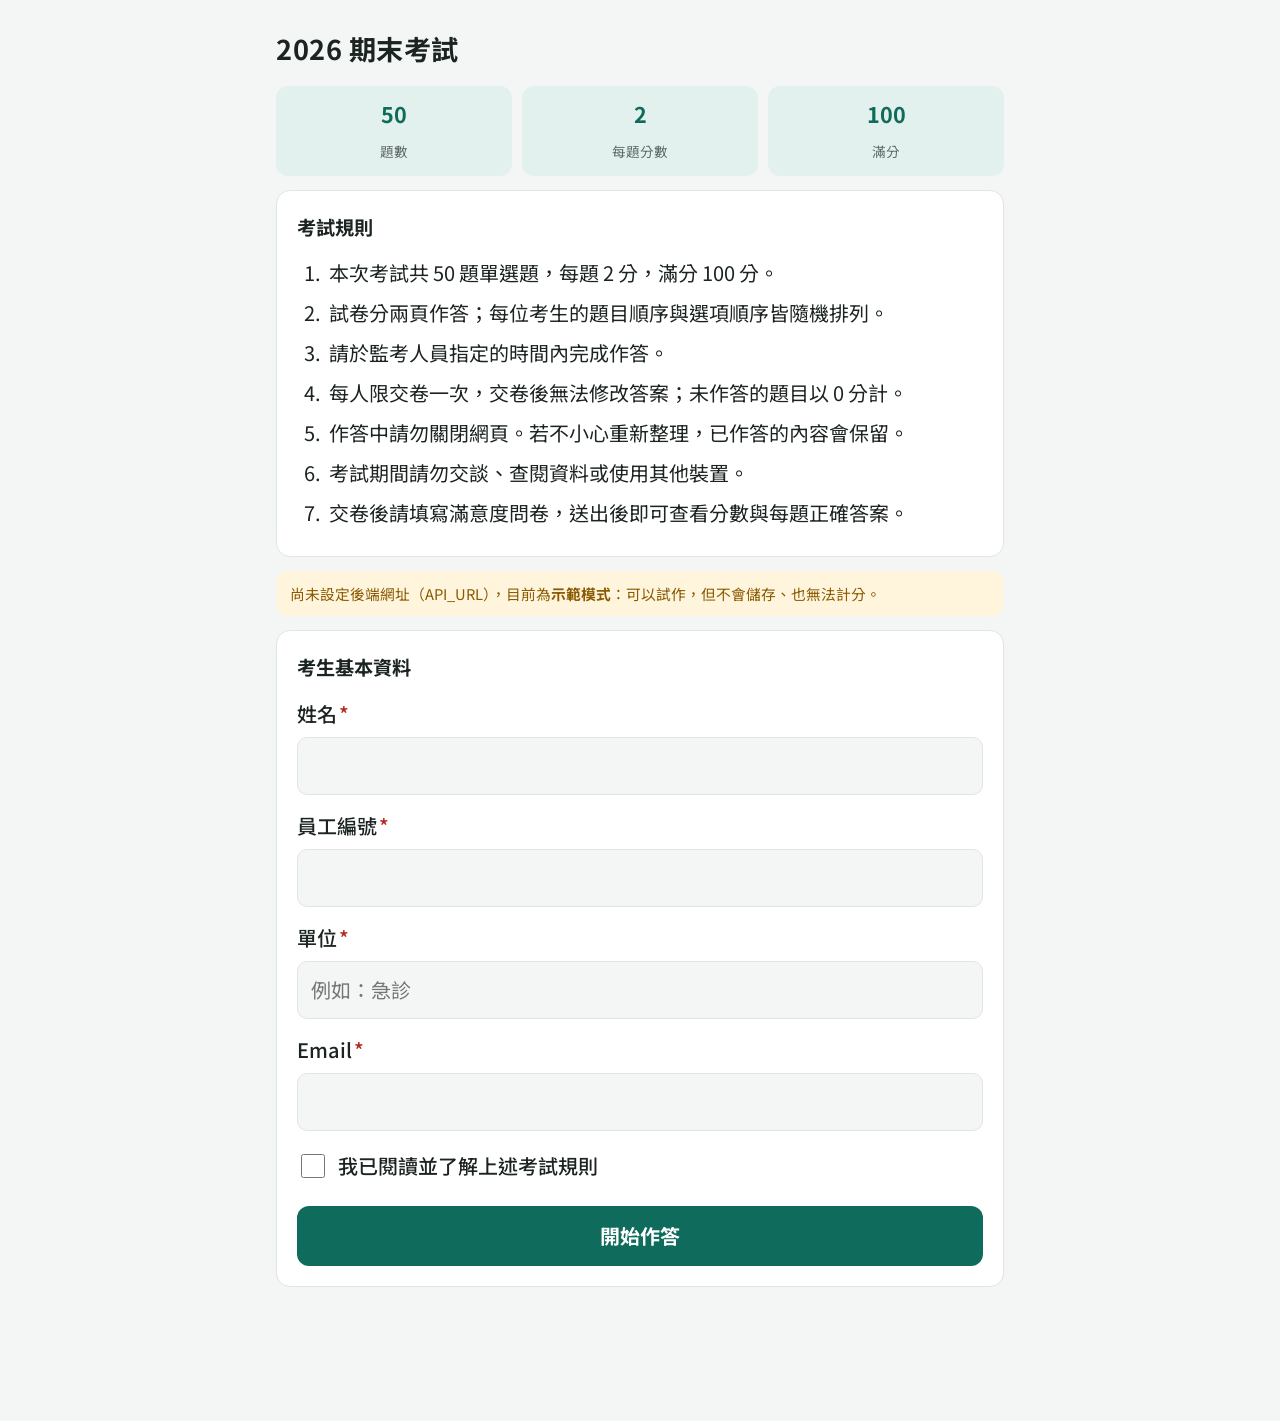
==== index.html @ 3608eabc "Add files via upload" ====
<!doctype html>
<html lang="zh-Hant">
<head>
<meta charset="utf-8">
<meta name="viewport" content="width=device-width,initial-scale=1,viewport-fit=cover">
<title>期末考試</title>
<link rel="preconnect" href="https://fonts.googleapis.com">
<link href="https://fonts.googleapis.com/css2?family=Noto+Sans+TC:wght@400;500;700&display=swap" rel="stylesheet">
<script>
  // ====== 設定：貼上 Apps Script 網頁應用程式網址 ======
  const API_URL = '';
</script>
<script src="exams/list.js"></script>
<style>
:root{
  --bg:#f4f6f5; --card:#ffffff; --ink:#1c2422; --muted:#5f6b68; --line:#dfe5e3;
  --accent:#0f6b5c; --accent-ink:#ffffff; --accent-soft:#e3f1ee;
  --ok:#1f7a3f; --ok-soft:#e5f4ea; --bad:#b3261e; --bad-soft:#fbe9e7; --warn:#8a5a00; --warn-soft:#fff4dc;
  --radius:14px;
}
@media (prefers-color-scheme: dark){
  :root{ --bg:#121716; --card:#1b2220; --ink:#e7eeec; --muted:#9aa8a4; --line:#2c3633;
    --accent:#4fbfa8; --accent-ink:#0b1513; --accent-soft:#1d3531;
    --ok:#6fcf8f; --ok-soft:#183324; --bad:#f08a80; --bad-soft:#3a1d1a; --warn:#f0c060; --warn-soft:#33290f; }
}
*{box-sizing:border-box}
html,body{margin:0}
body{background:var(--bg);color:var(--ink);font-family:"Noto Sans TC",system-ui,-apple-system,"PingFang TC","Microsoft JhengHei",sans-serif;font-size:20px;line-height:1.7;-webkit-text-size-adjust:100%}
.wrap{max-width:760px;margin:0 auto;padding:20px 16px 120px}
h1{font-size:1.7rem;margin:.2em 0 .1em;letter-spacing:.02em}
h2{font-size:1.2rem;margin:0 0 .6em}
.muted{color:var(--muted)}
.card{background:var(--card);border:1px solid var(--line);border-radius:var(--radius);padding:20px;margin:14px 0}
.hide{display:none!important}
label.f{display:block;font-weight:500;margin:14px 0 6px}
label.f .req{color:var(--bad);margin-left:2px}
input[type=text],input[type=email],textarea{width:100%;font:inherit;color:var(--ink);background:var(--bg);border:1px solid var(--line);border-radius:10px;padding:11px 13px;outline:none}
input:focus,textarea:focus{border-color:var(--accent);box-shadow:0 0 0 3px var(--accent-soft)}
textarea{min-height:110px;resize:vertical}
.err{color:var(--bad);font-size:.9rem;min-height:1.3em;margin-top:4px}
.btn{appearance:none;border:0;border-radius:12px;padding:13px 22px;font:inherit;font-weight:700;cursor:pointer;background:var(--accent);color:var(--accent-ink)}
.btn:disabled{opacity:.45;cursor:not-allowed}
.btn.ghost{background:transparent;color:var(--accent);border:1px solid var(--line);font-weight:500}
.btn.block{width:100%}
.row{display:flex;gap:10px;align-items:center;flex-wrap:wrap}
.spacer{flex:1}
.facts{display:grid;grid-template-columns:repeat(3,1fr);gap:10px;margin:14px 0 4px}
.fact{background:var(--accent-soft);border-radius:12px;padding:10px;text-align:center}
.fact b{display:block;font-size:1.35rem;color:var(--accent)}
.fact span{font-size:.85rem;color:var(--muted)}
.rules ol{margin:0;padding-left:1.4em}
.rules li{margin:6px 0;padding-left:4px}
.filelink{display:flex;gap:10px;align-items:center;padding:10px 12px;border:1px solid var(--line);border-radius:10px;margin:6px 0;color:var(--accent);text-decoration:none;font-weight:500}
.filelink:hover{background:var(--accent-soft)}
.agree{display:flex;gap:10px;align-items:center;margin:18px 0 4px;font-weight:500;cursor:pointer}
.agree input{width:24px;height:24px;accent-color:var(--accent)}
.banner{background:var(--warn-soft);color:var(--warn);border-radius:12px;padding:10px 14px;font-size:.92rem;margin:10px 0}

/* exam */
.topbar{position:sticky;top:0;z-index:5;background:var(--bg);padding:10px 0 8px;border-bottom:1px solid var(--line)}
.prog{height:6px;background:var(--line);border-radius:6px;overflow:hidden;margin-top:8px}
.prog i{display:block;height:100%;background:var(--accent);width:0;transition:width .25s}
.qnum{font-size:.95rem;color:var(--accent);font-weight:700}
.qtext{font-size:1.15rem;font-weight:500;margin:6px 0 14px;line-height:1.6}
.qimg{display:block;max-width:100%;border-radius:10px;border:1px solid var(--line);margin:4px 0 14px;cursor:zoom-in;background:#fff}
.opt{display:flex;gap:12px;align-items:flex-start;width:100%;text-align:left;font:inherit;color:var(--ink);background:var(--card);border:1.5px solid var(--line);border-radius:12px;padding:14px 16px;margin:10px 0;cursor:pointer;line-height:1.55}
.opt .lt{flex:none;width:34px;height:34px;border-radius:50%;display:grid;place-items:center;font-weight:700;background:var(--bg);border:1px solid var(--line)}
.opt.sel{border-color:var(--accent);background:var(--accent-soft)}
.opt.sel .lt{background:var(--accent);color:var(--accent-ink);border-color:var(--accent)}
.nav{position:fixed;left:0;right:0;bottom:0;background:var(--card);border-top:1px solid var(--line);padding:10px 16px calc(10px + env(safe-area-inset-bottom));z-index:6}
.nav .in{max-width:760px;margin:0 auto;display:flex;gap:10px}
.nav .btn{flex:1}
.grid{display:grid;grid-template-columns:repeat(auto-fill,minmax(44px,1fr));gap:8px;margin-top:10px}
.grid button{font:inherit;font-size:.95rem;height:42px;border-radius:10px;border:1px solid var(--line);background:var(--card);color:var(--ink);cursor:pointer}
.grid button.done{background:var(--accent-soft);border-color:var(--accent);color:var(--accent);font-weight:700}
.grid button.cur{outline:2px solid var(--accent);outline-offset:1px}

/* survey */
.sq{margin:18px 0 6px;font-weight:500}
.likert{display:grid;grid-template-columns:repeat(5,1fr);gap:6px}
.likert button{font:inherit;font-size:.9rem;line-height:1.3;padding:10px 4px;border-radius:10px;border:1.5px solid var(--line);background:var(--card);color:var(--ink);cursor:pointer}
.likert button b{display:block;font-size:1.35rem}
.likert button.sel{border-color:var(--accent);background:var(--accent);color:var(--accent-ink)}

/* result */
.score{display:flex;align-items:baseline;gap:8px;justify-content:center;margin:6px 0}
.score b{font-size:3.6rem;line-height:1;color:var(--accent)}
.score span{font-size:1.3rem;color:var(--muted)}
.tabs{display:flex;gap:8px;margin:12px 0}
.tabs button{font:inherit;padding:7px 14px;border-radius:999px;border:1px solid var(--line);background:var(--card);color:var(--ink);cursor:pointer}
.tabs button.on{background:var(--ink);color:var(--card);border-color:var(--ink)}
.rq{border-left:4px solid var(--ok)}
.rq.wrong{border-left-color:var(--bad)}
.ro{display:flex;gap:10px;padding:10px 12px;line-height:1.55;border-radius:10px;margin:5px 0;border:1px solid transparent}
.ro .lt{flex:none;font-weight:700;width:22px}
.ro.right{background:var(--ok-soft);border-color:var(--ok)}
.ro.picked-wrong{background:var(--bad-soft);border-color:var(--bad)}
.tag{display:inline-block;font-size:.8rem;font-weight:700;border-radius:6px;padding:1px 7px;margin-left:6px;vertical-align:1px}
.tag.ok{background:var(--ok);color:#fff}.tag.bad{background:var(--bad);color:#fff}.tag.mine{background:var(--ink);color:var(--card)}

/* modal */
.modal{position:fixed;inset:0;background:rgba(0,0,0,.45);display:grid;place-items:center;padding:16px;z-index:20}
.modal .box{background:var(--card);border-radius:16px;padding:22px;max-width:440px;width:100%}
.zoom{position:fixed;inset:0;background:rgba(0,0,0,.85);z-index:30;display:grid;place-items:center;padding:10px;cursor:zoom-out}
.zoom img{max-width:100%;max-height:100%;background:#fff}
.spin{display:inline-block;width:18px;height:18px;border:2.5px solid currentColor;border-right-color:transparent;border-radius:50%;animation:sp .8s linear infinite;vertical-align:-3px;margin-right:8px}
@keyframes sp{to{transform:rotate(360deg)}}
@media (max-width:440px){ body{font-size:19px} .likert button{font-size:.7rem;padding:8px 2px} .facts{gap:6px} }
.btn.big{padding:16px 22px;font-size:1.05rem;margin:6px 0 10px}
</style>
</head>
<body>
<div class="wrap">

<!-- 1. 基本資料 -->
<section id="s-info" class="hide">
  <h1 id="examTitle">期末考試</h1>
  <div class="facts">
    <div class="fact"><b id="fTotal">–</b><span>題數</span></div>
    <div class="fact"><b id="fPer">–</b><span>每題分數</span></div>
    <div class="fact"><b id="fMax">–</b><span>滿分</span></div>
  </div>
  <div class="card rules" id="rulesCard">
    <h2>考試規則</h2>
    <ol id="rulesList"></ol>
    <div id="filesBox" class="hide"><div class="muted" style="font-size:.9rem;margin:10px 0 4px">考試資料（點選開啟）</div><div id="filesList"></div></div>
  </div>
  <div id="demoBanner" class="banner hide">尚未設定後端網址（API_URL），目前為<b>示範模式</b>：可以試作，但不會儲存、也無法計分。</div>
  <div id="resumeBox" class="card hide" style="border-color:var(--accent)">
    <b>這台裝置上有一份未完成的考卷</b>
    <div class="muted" id="resumeWho"></div>
    <div class="row" style="margin-top:12px"><button class="btn" id="btnResume">繼續作答</button><button class="btn ghost" id="btnDiscard">不是我，重新開始</button></div>
  </div>
  <form class="card" id="infoForm" novalidate>
    <h2>考生基本資料</h2>
    <label class="f" for="iName">姓名<span class="req">*</span></label>
    <input type="text" id="iName" autocomplete="name">
    <label class="f" for="iEmp">員工編號<span class="req">*</span></label>
    <input type="text" id="iEmp" inputmode="text" autocomplete="off">
    <label class="f" for="iUnit">單位<span class="req">*</span></label>
    <input type="text" id="iUnit" placeholder="例如：急診">
    <label class="f" for="iEmail">Email<span class="req">*</span></label>
    <input type="email" id="iEmail" autocomplete="email" inputmode="email">
    <label class="agree"><input type="checkbox" id="iAgree"> 我已閱讀並了解上述考試規則</label>
    <div class="err" id="infoErr"></div>
    <button class="btn block" id="btnStart" type="submit">開始作答</button>
  </form>
</section>

<!-- 2. 作答 -->
<section id="s-exam" class="hide">
  <div class="topbar">
    <div class="row"><span class="qnum" id="who"></span><span class="spacer"></span><button class="btn ghost" id="btnGrid" style="padding:6px 12px">題目總覽</button></div>
    <div class="row" style="font-size:.95rem"><b id="pageLbl"></b><span class="spacer"></span><span class="muted">已作答 <b id="doneN">0</b> / <span id="allN"></span></span></div>
    <div class="prog"><i id="progBar"></i></div>
  </div>
  <div id="gridBox" class="card hide">
    <div class="row"><b>題目總覽</b><span class="spacer"></span><span class="muted" style="font-size:.85rem">綠色＝已作答，框線＝本頁</span></div>
    <div class="grid" id="grid"></div>
    <button class="btn block" style="margin-top:14px" id="btnSubmit2">交卷</button>
  </div>
  <div id="qCard"></div>
</section>

<!-- 3. 滿意度 -->
<section id="s-survey" class="hide">
  <h1>考卷已送出 ✓</h1>
  <p class="muted">最後一步：請填寫本次考試滿意度，送出後即可查看分數與答案。</p>
  <div class="card" id="surveyCard"></div>
</section>

<!-- 4. 成績 -->
<section id="s-result" class="hide">
  <div class="card" style="text-align:center">
    <div class="muted" id="rWho"></div>
    <div class="score"><b id="rScore">–</b><span id="rMax"></span></div>
    <div id="rLine"></div>
  </div>
  <div class="tabs"><button class="on" data-f="all">全部題目</button><button data-f="wrong">只看答錯</button></div>
  <div id="rList"></div>
  <div class="card">
    <p style="margin-top:0">若在共用電腦作答，看完後請按下方按鈕清除，讓下一位使用。</p>
    <button class="btn block" id="btnFinish">完成，清除本機作答紀錄</button>
  </div>
</section>

</div>

<div class="nav hide" id="nav"><div class="in">
  <button class="btn ghost" id="btnPrev">‹ 上一頁</button>
  <button class="btn" id="btnNext">下一頁 ›</button>
</div></div>

<div class="modal hide" id="modal"><div class="box" id="modalBox"></div></div>

<script>
const EXAM_ID = new URLSearchParams(location.search).get('exam') || window.ACTIVE_EXAM;
let E = null, QMAP = {}, LS = '';
const $ = id => document.getElementById(id);
const LETTERS = 'ABCDEFGH';
const SURVEY = [['s1','電子考試'],['s2','場地'],['s3','時間安排'],['s4','整體滿意度']];
const LIKERT = [[5,'非常滿意'],[4,'滿意'],[3,'普通'],[2,'不滿意'],[1,'非常不滿意']];
let S = null;

function load(){ try{ return JSON.parse(localStorage.getItem(LS)); }catch(e){ return null; } }
function save(){ try{ localStorage.setItem(LS, JSON.stringify(S)); }catch(e){} }
function clearState(){ try{ localStorage.removeItem(LS); }catch(e){} S = null; }
function esc(s){ return String(s).replace(/[&<>"']/g, c => ({'&':'&amp;','<':'&lt;','>':'&gt;','"':'&quot;',"'":'&#39;'}[c])); }

function shuffle(a){
  a = a.slice(); const r = new Uint32Array(a.length); crypto.getRandomValues(r);
  for(let i=a.length-1;i>0;i--){ const j = r[i] % (i+1); [a[i],a[j]]=[a[j],a[i]]; }
  return a;
}
// 「以上皆是 / 以上皆非」這類選項固定放最後
const PIN = /^(以上皆是|以上皆非|以上皆正確|以上皆錯誤)/;
function shuffleOpts(q){
  const ids = q.opts.map((_,i)=>LETTERS[i]);
  const pinned = ids.filter((_,i)=>PIN.test(q.opts[i]));
  const free = ids.filter((_,i)=>!PIN.test(q.opts[i]));
  return shuffle(free).concat(pinned);
}

async function api(payload){
  const res = await fetch(API_URL, { method:'POST', headers:{'Content-Type':'text/plain;charset=utf-8'}, body: JSON.stringify({exam: EXAM_ID, ...payload}) });
  const j = await res.json();
  if(!j.ok) throw new Error(j.error || '伺服器錯誤');
  return j;
}

function show(id){
  ['s-info','s-exam','s-survey','s-result'].forEach(s => $(s).classList.toggle('hide', s!==id));
  $('nav').classList.toggle('hide', id!=='s-exam');
  window.scrollTo(0,0);
}

function modal(html){ $('modalBox').innerHTML = html; $('modal').classList.remove('hide'); }
function closeModal(){ $('modal').classList.add('hide'); }

/* ---------- 1. 基本資料 ---------- */
function fillVars(t){
  const n = E.questions.length;
  return t.replace(/\{題數\}/g, n).replace(/\{每題分數\}/g, E.pointsPer).replace(/\{滿分\}/g, n*E.pointsPer);
}
function renderRules(lines, files){
  const items = lines.map(x => x.trim().replace(/^(\d+[\.、．)]|[-•‧・])\s*/, '')).filter(Boolean);
  $('rulesList').innerHTML = items.map(x => `<li>${esc(fillVars(x))}</li>`).join('');
  $('rulesCard').classList.toggle('hide', !items.length && !files.length);
  $('filesBox').classList.toggle('hide', !files.length);
  $('filesList').innerHTML = files.map(f => `<a class="filelink" href="${esc(f.url)}" target="_blank" rel="noopener">📄 ${esc(f.name)}</a>`).join('');
}
function initInfo(){
  $('examTitle').textContent = E.title;
  document.title = E.title;
  $('fTotal').textContent = E.questions.length;
  $('fPer').textContent = E.pointsPer;
  $('fMax').textContent = E.questions.length * E.pointsPer;
  $('demoBanner').classList.toggle('hide', !!API_URL);
  renderRules(E.rules || [], []);
  if(API_URL) api({action:'info'}).then(r => { const i = r.info || {}; renderRules(i.rules ? i.rules.split('\n') : (E.rules||[]), i.files || []); }).catch(()=>{});
  const old = load();
  if(old && old.info){
    $('resumeBox').classList.remove('hide');
    const st = {exam:'作答中', survey:'已交卷，尚未填問卷', result:'已完成'}[old.stage] || '';
    $('resumeWho').textContent = `${old.info.name}（${old.info.empId}）— ${st}`;
  }
  show('s-info');
}
$('btnResume').onclick = () => { S = load(); route(); };
$('btnDiscard').onclick = () => {
  const old = load();
  if(old && old.stage === 'exam'){
    modal(`<h2>確定放棄？</h2><p>${esc(old.info.name)} 尚未交卷的作答內容會被刪除。</p><div class="row"><button class="btn" id="mY">確定刪除</button><button class="btn ghost" id="mN">取消</button></div>`);
    $('mN').onclick = closeModal;
    $('mY').onclick = () => { clearState(); closeModal(); $('resumeBox').classList.add('hide'); };
  } else { clearState(); $('resumeBox').classList.add('hide'); }
};

$('infoForm').onsubmit = async (ev) => {
  ev.preventDefault();
  const info = { name:$('iName').value.trim(), empId:$('iEmp').value.trim().toUpperCase(), unit:$('iUnit').value.trim(), email:$('iEmail').value.trim() };
  const err = !$('iAgree').checked ? '請先閱讀考試規則並勾選「我已閱讀」' : !info.name ? '請填寫姓名' : !info.empId ? '請填寫員工編號' : !info.unit ? '請填寫單位'
            : !/^[^\s@]+@[^\s@]+\.[^\s@]+$/.test(info.email) ? 'Email 格式不正確' : '';
  $('infoErr').textContent = err;
  if(err) return;
  const btn = $('btnStart'); btn.disabled = true; btn.innerHTML = '<span class="spin"></span>確認中…';
  try{
    if(API_URL){
      const r = await api({action:'check', empId: info.empId});
      if(!r.open){ $('infoErr').textContent = '本次考試目前未開放，請洽承辦人。'; return; }
      if(r.taken){ $('infoErr').textContent = '此員工編號已經交過卷。如需重考，請洽承辦人。'; return; }
    }
    const order = shuffle(E.questions.map(q=>q.id));
    const optOrder = {}; order.forEach(id => optOrder[id] = shuffleOpts(QMAP[id]));
    S = { stage:'exam', info, order, optOrder, answers:{}, page:0, startedAt: Date.now(),
          attemptId: info.empId + '-' + Date.now().toString(36) + '-' + Math.random().toString(36).slice(2,7) };
    save(); route();
  }catch(e){ $('infoErr').textContent = '連線失敗：' + e.message + '，請稍後再試。'; }
  finally{ btn.disabled = false; btn.textContent = '開始作答'; }
};

/* ---------- 2. 作答 ---------- */
const PAGES = 2;
function pageRange(p){ const per = Math.ceil(S.order.length / PAGES); return [p*per, Math.min(S.order.length, (p+1)*per)]; }
function qHtml(i){
  const id = S.order[i], q = QMAP[id], ord = S.optOrder[id], mine = S.answers[id];
  return `<div class="card qc" id="qc${i}" data-id="${id}">
    <div class="qnum">第 ${i+1} 題</div>
    <div class="qtext">${esc(q.q)}</div>
    ${q.img ? `<img class="qimg" src="${esc(q.img)}" alt="第 ${i+1} 題附圖" data-zoom><div class="muted" style="font-size:.85rem;margin:-8px 0 10px">點圖可放大</div>` : ''}
    ${ord.map((oid,j)=>`<button class="opt ${mine===oid?'sel':''}" data-o="${oid}"><span class="lt">${LETTERS[j]}</span><span>${esc(q.opts[LETTERS.indexOf(oid)])}</span></button>`).join('')}
  </div>`;
}
function renderQ(){
  if(S.page == null) S.page = 0;
  const [a,b] = pageRange(S.page);
  let html = '';
  for(let i=a;i<b;i++) html += qHtml(i);
  html += S.page < PAGES-1
    ? `<button class="btn block big" id="btnPageNext">下一頁（第 ${pageRange(S.page+1)[0]+1}–${pageRange(S.page+1)[1]} 題）›</button>`
    : `<div class="row" style="gap:10px"><button class="btn ghost big" id="btnPagePrev" style="flex:1">‹ 上一頁</button><button class="btn big" id="btnPageSubmit" style="flex:2">交卷</button></div>`;
  $('qCard').innerHTML = html;
  $('qCard').querySelectorAll('.qc').forEach(card => {
    const id = +card.dataset.id;
    card.querySelectorAll('.opt').forEach(btn => btn.onclick = () => {
      S.answers[id] = btn.dataset.o; save();
      card.querySelectorAll('.opt').forEach(x => x.classList.toggle('sel', x===btn));
      updateProg();
    });
  });
  $('qCard').querySelectorAll('[data-zoom]').forEach(z => z.onclick = () => zoom(z.src));
  const nx = $('btnPageNext'); if(nx) nx.onclick = () => goPage(S.page+1);
  const pv = $('btnPagePrev'); if(pv) pv.onclick = () => goPage(S.page-1);
  const sb = $('btnPageSubmit'); if(sb) sb.onclick = confirmSubmit;
  $('pageLbl').textContent = `第 ${S.page+1} 頁 / 共 ${PAGES} 頁（第 ${a+1}–${b} 題）`;
  $('btnPrev').disabled = S.page === 0;
  $('btnNext').textContent = S.page === PAGES-1 ? '交卷' : '下一頁 ›';
  updateProg();
}
function goPage(p, scrollTo){
  S.page = p; save(); renderQ();
  if(scrollTo != null){ const el = $('qc'+scrollTo); if(el){ const y = el.getBoundingClientRect().top + window.scrollY - 150; window.scrollTo(0, y); return; } }
  window.scrollTo(0,0);
}
function updateProg(){
  const n = Object.keys(S.answers).length, t = S.order.length;
  $('doneN').textContent = n; $('allN').textContent = t;
  $('progBar').style.width = (n/t*100)+'%';
  const [a,b] = pageRange(S.page||0);
  $('grid').innerHTML = S.order.map((id,i)=>`<button class="${S.answers[id]?'done':''} ${i>=a&&i<b?'cur':''}" data-i="${i}">${i+1}</button>`).join('');
  $('grid').querySelectorAll('button').forEach(btn => btn.onclick = () => {
    const i = +btn.dataset.i; $('gridBox').classList.add('hide');
    goPage(Math.floor(i / Math.ceil(S.order.length / PAGES)), i);
  });
}
function zoom(src){ const d = document.createElement('div'); d.className='zoom'; d.innerHTML = `<img src="${src}" alt="">`; d.onclick = () => d.remove(); document.body.appendChild(d); }
$('btnPrev').onclick = () => { if(S.page>0) goPage(S.page-1); };
$('btnNext').onclick = () => { if(S.page < PAGES-1) goPage(S.page+1); else confirmSubmit(); };
$('btnGrid').onclick = () => $('gridBox').classList.toggle('hide');
$('btnSubmit2').onclick = confirmSubmit;

function confirmSubmit(){
  const miss = S.order.map((id,i)=>S.answers[id]?null:i+1).filter(Boolean);
  modal(`<h2>確定交卷？</h2>
    ${miss.length ? `<p style="color:var(--bad)">還有 <b>${miss.length}</b> 題未作答：第 ${miss.slice(0,15).join('、')}${miss.length>15?'…':''} 題。未作答以 0 分計。</p>` : '<p>50 題全部作答完畢。</p>'.replace('50', S.order.length)}
    <p class="muted" style="font-size:.9rem">交卷後無法修改答案。</p>
    <div class="row"><button class="btn" id="mY">確定交卷</button><button class="btn ghost" id="mN">再檢查一下</button></div>
    <div class="err" id="mErr"></div>`);
  $('mN').onclick = closeModal;
  $('mY').onclick = async () => {
    const b = $('mY'); b.disabled = true; b.innerHTML = '<span class="spin"></span>送出中…';
    try{
      if(API_URL){
        await api({ action:'submit', attemptId:S.attemptId, ...S.info, order:S.order, optOrder:S.optOrder, answers:S.answers,
                    durationSec: Math.round((Date.now()-S.startedAt)/1000) });
      }
      S.stage = 'survey'; S.survey = {}; save(); closeModal(); route();
    }catch(e){ $('mErr').textContent = '送出失敗：' + e.message + '。作答內容仍保留在本機，請再按一次。'; b.disabled = false; b.textContent = '確定交卷'; }
  };
}

/* ---------- 3. 滿意度 ---------- */
function renderSurvey(){
  const sv = S.survey || (S.survey = {});
  $('surveyCard').innerHTML = `<h2>滿意度調查</h2>
    ${SURVEY.map(([k,label],i)=>`<div class="sq">${i+1}. ${label}<span style="color:var(--bad)">*</span></div>
      <div class="likert">${LIKERT.map(([v,t])=>`<button data-k="${k}" data-v="${v}" class="${sv[k]==v?'sel':''}"><b>${v}</b>${t}</button>`).join('')}</div>`).join('')}
    <div class="sq">5. 建議（選填）</div>
    <textarea id="sugg" placeholder="對這次考試或課程的任何建議">${esc(sv.suggestion||'')}</textarea>
    <div class="err" id="sErr"></div>
    <button class="btn block" id="btnSurvey">送出並查看成績</button>`;
  $('surveyCard').querySelectorAll('.likert button').forEach(b => b.onclick = () => { sv[b.dataset.k] = +b.dataset.v; save(); renderSurvey(); });
  $('sugg').oninput = e => { sv.suggestion = e.target.value; save(); };
  $('btnSurvey').onclick = async () => {
    const miss = SURVEY.filter(([k])=>!sv[k]).map(([,l])=>l);
    if(miss.length){ $('sErr').textContent = '請完成：' + miss.join('、'); return; }
    const b = $('btnSurvey'); b.disabled = true; b.innerHTML = '<span class="spin"></span>計分中…';
    try{
      if(API_URL){
        const r = await api({ action:'survey', attemptId:S.attemptId, s1:sv.s1, s2:sv.s2, s3:sv.s3, s4:sv.s4, suggestion: sv.suggestion||'' });
        S.result = r.result; S.key = r.key;
      } else { S.result = null; S.key = null; }
      S.stage = 'result'; save(); route();
    }catch(e){ $('sErr').textContent = '送出失敗：' + e.message + '，請再試一次。'; b.disabled = false; b.textContent = '送出並查看成績'; }
  };
}

/* ---------- 4. 成績與答案 ---------- */
let filter = 'all';
function renderResult(){
  $('rWho').textContent = `${S.info.name}（${S.info.empId}）${S.info.unit}`;
  if(!S.result){
    $('rScore').textContent = '—'; $('rMax').textContent = '';
    $('rLine').innerHTML = '<span class="muted">示範模式未連線後端，無法計分。</span>';
    $('rList').innerHTML = ''; return;
  }
  $('rScore').textContent = S.result.score; $('rMax').textContent = '/ ' + S.result.max + ' 分';
  $('rLine').innerHTML = `答對 <b>${S.result.correct}</b> 題，答錯或未答 <b>${S.result.total - S.result.correct}</b> 題`;
  const items = S.order.map((id,i) => {
    const q = QMAP[id], ord = S.optOrder[id], mine = S.answers[id], key = S.key[id];
    const right = mine && mine === key;
    if(filter==='wrong' && right) return '';
    return `<div class="card rq ${right?'':'wrong'}">
      <div class="qnum">第 ${i+1} 題 ${right?'<span class="tag ok">答對</span>':'<span class="tag bad">'+(mine?'答錯':'未作答')+'</span>'}</div>
      <div class="qtext" style="font-size:1.02rem">${esc(q.q)}</div>
      ${q.img ? `<img class="qimg" src="${esc(q.img)}" alt="" data-zoom style="max-height:260px">` : ''}
      ${ord.map((oid,j)=>{
        const cls = oid===key ? 'right' : (oid===mine ? 'picked-wrong' : '');
        return `<div class="ro ${cls}"><span class="lt">${LETTERS[j]}</span><span>${esc(q.opts[LETTERS.indexOf(oid)])}
          ${oid===key?'<span class="tag ok">正確答案</span>':''}${oid===mine?'<span class="tag mine">你的答案</span>':''}</span></div>`;
      }).join('')}
    </div>`;
  }).join('');
  $('rList').innerHTML = items || '<div class="card" style="text-align:center">全部答對，太厲害了！</div>';
  $('rList').querySelectorAll('[data-zoom]').forEach(z => z.onclick = () => zoom(z.src));
}
document.querySelectorAll('.tabs button').forEach(b => b.onclick = () => {
  filter = b.dataset.f; document.querySelectorAll('.tabs button').forEach(x => x.classList.toggle('on', x===b)); renderResult();
});
$('btnFinish').onclick = () => { clearState(); location.reload(); };

function route(){
  if(!S || !S.info){ initInfo(); return; }
  if(S.stage === 'exam'){ show('s-exam'); $('who').textContent = `${S.info.name}（${S.info.empId}）`; renderQ(); }
  else if(S.stage === 'survey'){ show('s-survey'); renderSurvey(); }
  else if(S.stage === 'result'){ show('s-result'); renderResult(); }
}
window.addEventListener('beforeunload', e => { if(S && S.stage==='exam'){ e.preventDefault(); e.returnValue=''; } });

function boot(){
  const fail = msg => { document.querySelector('.wrap').innerHTML = `<div class="card" style="margin-top:40px;text-align:center"><h2>${msg}</h2><p class="muted">請確認網址，或洽承辦人。</p></div>`; };
  if(!EXAM_ID) return fail('目前沒有開放的考試');
  const sc = document.createElement('script');
  sc.src = 'exams/' + encodeURIComponent(EXAM_ID) + '.js';
  sc.onload = () => {
    E = window.EXAMS && window.EXAMS[EXAM_ID];
    if(!E) return fail('找不到考試「' + EXAM_ID + '」');
    QMAP = Object.fromEntries(E.questions.map(q => [q.id, q]));
    LS = 'exam_state_' + EXAM_ID;
    initInfo();
  };
  sc.onerror = () => fail('找不到考試「' + EXAM_ID + '」');
  document.head.appendChild(sc);
}
boot();
</script>
</body>
</html>
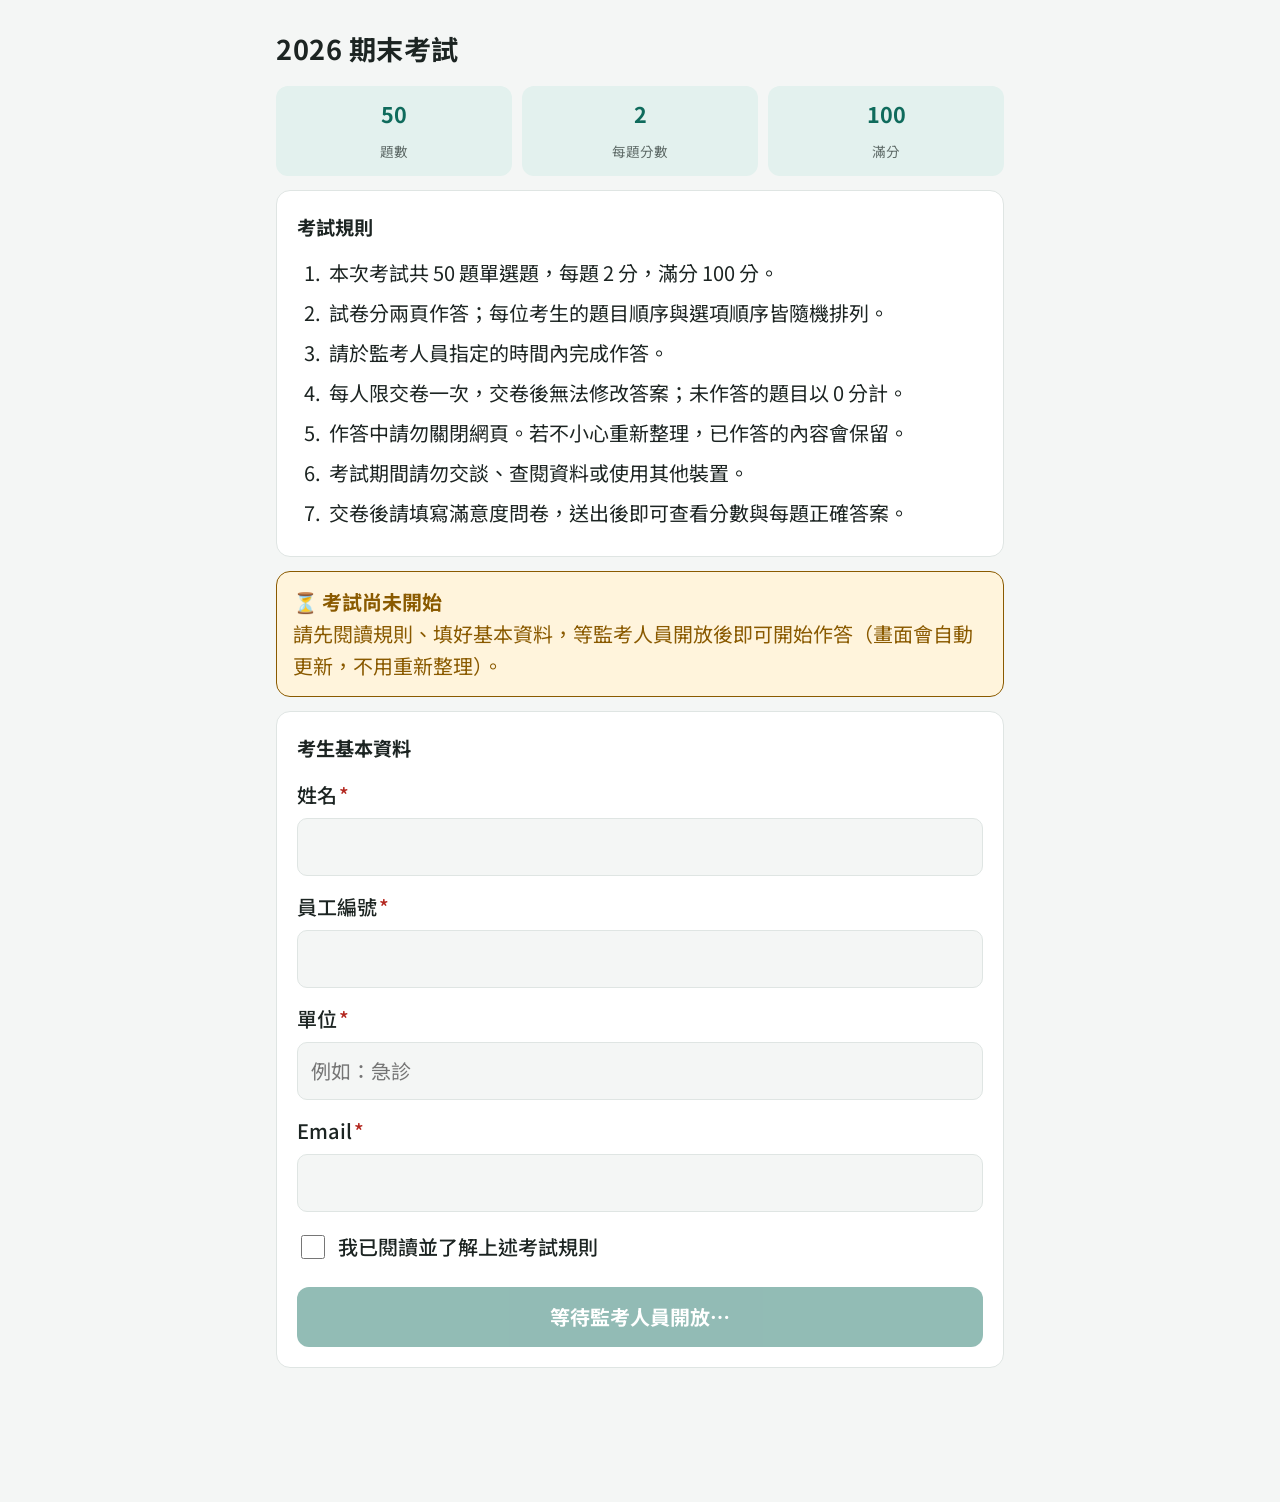
==== commit b8e636b6: "Add files via upload" ====
--- a/index.html
+++ b/index.html
@@ -8,7 +8,7 @@
 <link href="https://fonts.googleapis.com/css2?family=Noto+Sans+TC:wght@400;500;700&display=swap" rel="stylesheet">
 <script>
   // ====== 設定：貼上 Apps Script 網頁應用程式網址 ======
-  const API_URL = '';
+  const API_URL = 'https://script.google.com/macros/s/AKfycby8JVngtfoxC9gadUH5B5y9JrhQfbJan6sezGDako32ZWIMNrY2orgleYOUsozx6IeObw/exec';
 </script>
 <script src="exams/list.js"></script>
 <style>
@@ -54,6 +54,7 @@
 .filelink:hover{background:var(--accent-soft)}
 .agree{display:flex;gap:10px;align-items:center;margin:18px 0 4px;font-weight:500;cursor:pointer}
 .agree input{width:24px;height:24px;accent-color:var(--accent)}
+.wait{background:var(--warn-soft);color:var(--warn);border:1.5px solid var(--warn);border-radius:14px;padding:14px 16px;margin:14px 0;line-height:1.6}
 .banner{background:var(--warn-soft);color:var(--warn);border-radius:12px;padding:10px 14px;font-size:.92rem;margin:10px 0}
 
 /* exam */
@@ -131,6 +132,7 @@
     <div class="muted" id="resumeWho"></div>
     <div class="row" style="margin-top:12px"><button class="btn" id="btnResume">繼續作答</button><button class="btn ghost" id="btnDiscard">不是我，重新開始</button></div>
   </div>
+  <div id="waitBanner" class="wait hide">⏳ <b>考試尚未開始</b><br>請先閱讀規則、填好基本資料，等監考人員開放後即可開始作答（畫面會自動更新，不用重新整理）。</div>
   <form class="card" id="infoForm" novalidate>
     <h2>考生基本資料</h2>
     <label class="f" for="iName">姓名<span class="req">*</span></label>
@@ -237,6 +239,59 @@
 function modal(html){ $('modalBox').innerHTML = html; $('modal').classList.remove('hide'); }
 function closeModal(){ $('modal').classList.add('hide'); }
 
+/* ---------- 開始／結束作答開關 ---------- */
+let pollT = null, examPollT = null, examOpen = !API_URL, autoSubmitting = false;
+const jitter = ms => ms + Math.floor(Math.random()*ms*0.3);
+function applyState(st){
+  examOpen = !!(st && st.open);
+  const unknown = st && st.open === null;
+  $('waitBanner').classList.toggle('hide', examOpen || unknown);
+  const ended = st && !st.open && st.closedAt;
+  $('waitBanner').innerHTML = ended ? '🔒 <b>本次考試已結束</b><br>如有問題請洽承辦人。'
+    : '⏳ <b>考試尚未開始</b><br>請先閱讀規則、填好基本資料，等監考人員開放後即可開始作答（畫面會自動更新，不用重新整理）。';
+  const b = $('btnStart');
+  if(!b.dataset.busy){ b.disabled = !examOpen; b.textContent = examOpen ? '開始作答' : (unknown ? '連線中…' : ended ? '考試已結束' : '等待監考人員開放…'); }
+}
+async function pollInfo(first){
+  clearTimeout(pollT);
+  if($('s-info').classList.contains('hide') && !first) return;
+  try{
+    const r = await api({action:'info'});
+    if(first){ const i = r.info || {}; renderRules(i.rules ? i.rules.split('\n') : (E.rules||[]), i.files || []); }
+    applyState(r.state);
+  }catch(e){ if(first) applyState({open:false}); }
+  if(!$('s-info').classList.contains('hide')) pollT = setTimeout(() => pollInfo(false), jitter(examOpen ? 30000 : 8000));
+}
+function startExamPoll(){
+  clearTimeout(examPollT);
+  if(!API_URL || !S || S.stage !== 'exam') return;
+  examPollT = setTimeout(async () => {
+    try{ const r = await api({action:'info'}); if(r.state && !r.state.open){ autoSubmit(); return; } }catch(e){}
+    startExamPoll();
+  }, jitter(25000));
+}
+async function autoSubmit(){
+  if(autoSubmitting || !S || S.stage !== 'exam') return;
+  autoSubmitting = true;
+  modal(`<h2>⏰ 考試時間結束</h2><p>監考人員已結束作答，系統正在自動幫你交卷…</p><div class="err" id="mErr"></div>`);
+  try{
+    await doSubmit();
+    modal(`<h2>已自動交卷 ✓</h2><p>你的答案已送出。請接著填寫滿意度問卷，送出後即可查看分數。</p><button class="btn block" id="mGo">填寫滿意度問卷</button>`);
+    $('mGo').onclick = () => { closeModal(); route(); };
+  }catch(e){
+    modal(`<h2>自動交卷失敗</h2><p class="err">${esc(e.message)}</p><p>你的答案仍保留在這台裝置上，請立即按下方按鈕重試，或舉手告知監考人員。</p><button class="btn block" id="mRetry">重試交卷</button>`);
+    $('mRetry').onclick = () => { autoSubmitting = false; autoSubmit(); };
+  }
+}
+async function doSubmit(){
+  if(API_URL){
+    await api({ action:'submit', attemptId:S.attemptId, ...S.info, order:S.order, optOrder:S.optOrder, answers:S.answers,
+                durationSec: Math.round((Date.now()-S.startedAt)/1000) });
+  }
+  clearTimeout(examPollT);
+  S.stage = 'survey'; S.survey = S.survey || {}; save();
+}
+
 /* ---------- 1. 基本資料 ---------- */
 function fillVars(t){
   const n = E.questions.length;
@@ -257,7 +312,7 @@
   $('fMax').textContent = E.questions.length * E.pointsPer;
   $('demoBanner').classList.toggle('hide', !!API_URL);
   renderRules(E.rules || [], []);
-  if(API_URL) api({action:'info'}).then(r => { const i = r.info || {}; renderRules(i.rules ? i.rules.split('\n') : (E.rules||[]), i.files || []); }).catch(()=>{});
+  if(API_URL){ applyState({open:null}); pollInfo(true); }
   const old = load();
   if(old && old.info){
     $('resumeBox').classList.remove('hide');
@@ -283,11 +338,11 @@
             : !/^[^\s@]+@[^\s@]+\.[^\s@]+$/.test(info.email) ? 'Email 格式不正確' : '';
   $('infoErr').textContent = err;
   if(err) return;
-  const btn = $('btnStart'); btn.disabled = true; btn.innerHTML = '<span class="spin"></span>確認中…';
+  const btn = $('btnStart'); btn.disabled = true; btn.dataset.busy = 1; btn.innerHTML = '<span class="spin"></span>確認中…';
   try{
     if(API_URL){
       const r = await api({action:'check', empId: info.empId});
-      if(!r.open){ $('infoErr').textContent = '本次考試目前未開放，請洽承辦人。'; return; }
+      if(!r.open){ examOpen = false; $('infoErr').textContent = '考試尚未開始，請等待監考人員開放。'; return; }
       if(r.taken){ $('infoErr').textContent = '此員工編號已經交過卷。如需重考，請洽承辦人。'; return; }
     }
     const order = shuffle(E.questions.map(q=>q.id));
@@ -296,7 +351,7 @@
           attemptId: info.empId + '-' + Date.now().toString(36) + '-' + Math.random().toString(36).slice(2,7) };
     save(); route();
   }catch(e){ $('infoErr').textContent = '連線失敗：' + e.message + '，請稍後再試。'; }
-  finally{ btn.disabled = false; btn.textContent = '開始作答'; }
+  finally{ delete btn.dataset.busy; applyState({open: examOpen}); if(!API_URL){ btn.disabled = false; btn.textContent = '開始作答'; } }
 };
 
 /* ---------- 2. 作答 ---------- */
@@ -370,11 +425,7 @@
   $('mY').onclick = async () => {
     const b = $('mY'); b.disabled = true; b.innerHTML = '<span class="spin"></span>送出中…';
     try{
-      if(API_URL){
-        await api({ action:'submit', attemptId:S.attemptId, ...S.info, order:S.order, optOrder:S.optOrder, answers:S.answers,
-                    durationSec: Math.round((Date.now()-S.startedAt)/1000) });
-      }
-      S.stage = 'survey'; S.survey = {}; save(); closeModal(); route();
+      await doSubmit(); closeModal(); route();
     }catch(e){ $('mErr').textContent = '送出失敗：' + e.message + '。作答內容仍保留在本機，請再按一次。'; b.disabled = false; b.textContent = '確定交卷'; }
   };
 }
@@ -441,7 +492,7 @@
 
 function route(){
   if(!S || !S.info){ initInfo(); return; }
-  if(S.stage === 'exam'){ show('s-exam'); $('who').textContent = `${S.info.name}（${S.info.empId}）`; renderQ(); }
+  if(S.stage === 'exam'){ show('s-exam'); startExamPoll(); $('who').textContent = `${S.info.name}（${S.info.empId}）`; renderQ(); }
   else if(S.stage === 'survey'){ show('s-survey'); renderSurvey(); }
   else if(S.stage === 'result'){ show('s-result'); renderResult(); }
 }
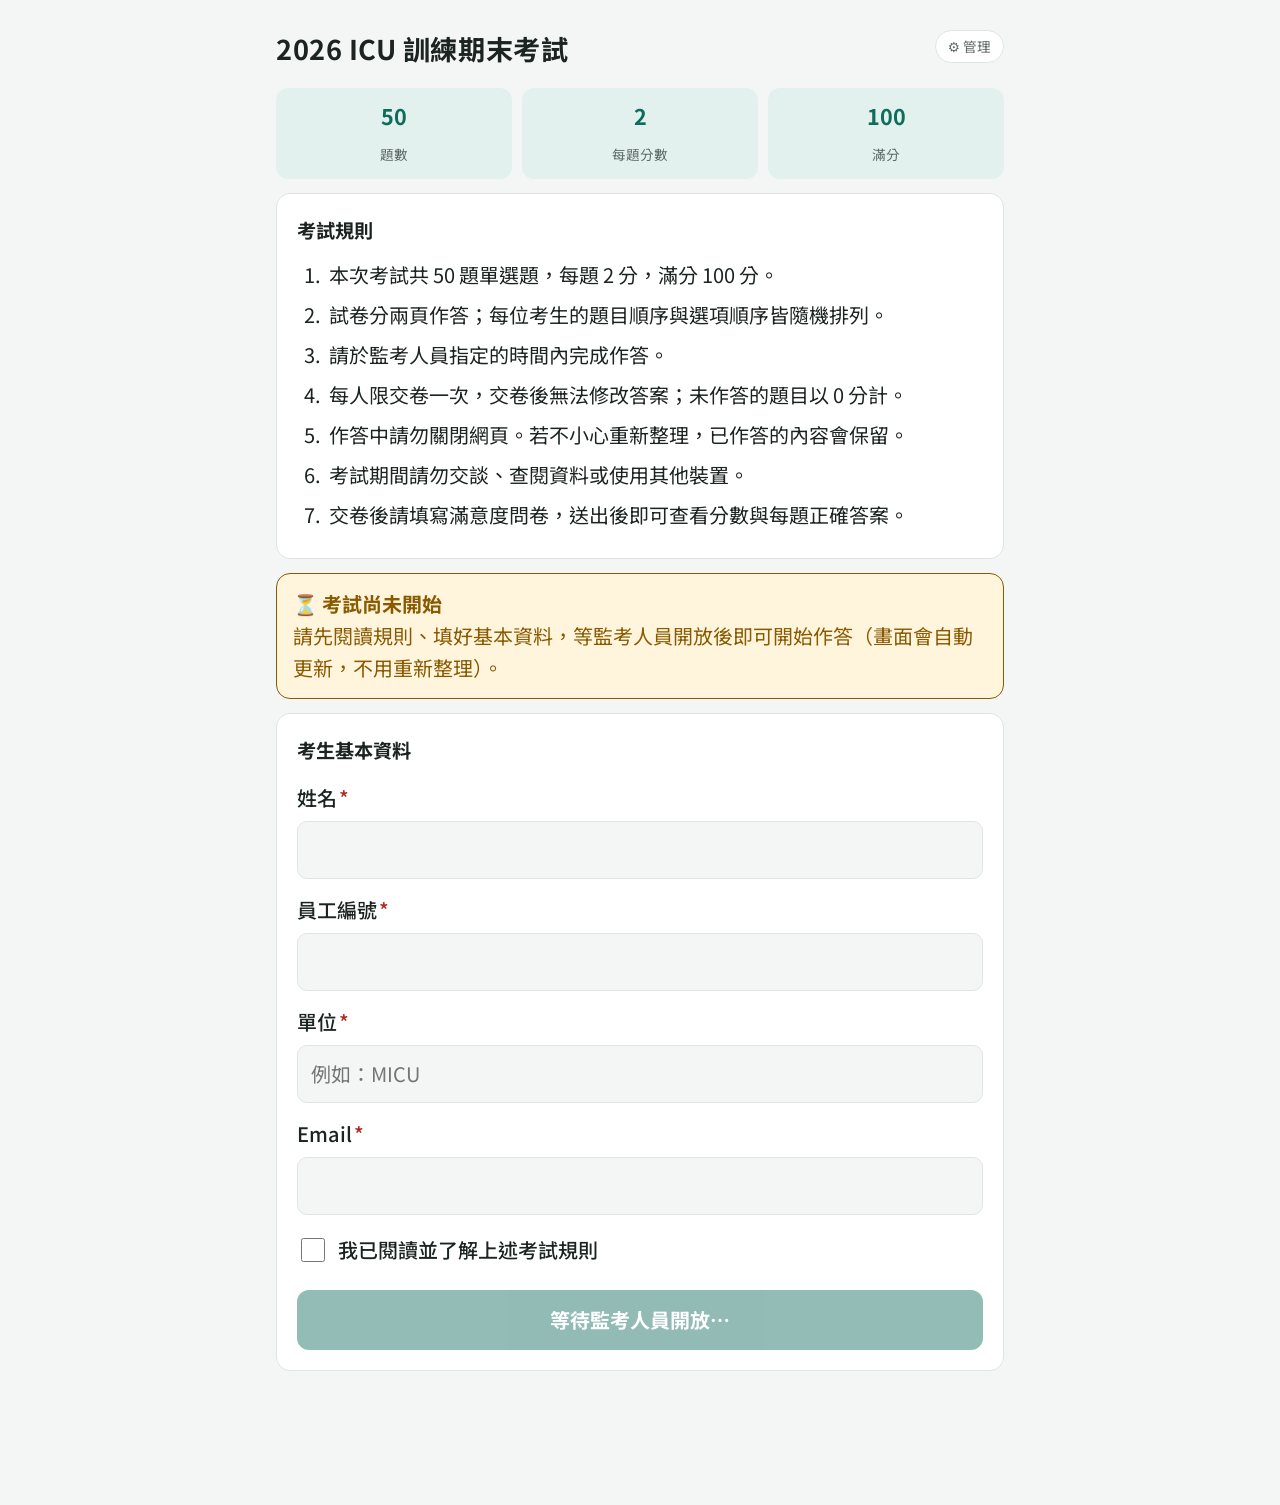
==== commit 1e4c85c2: "Add files via upload" ====
--- a/index.html
+++ b/index.html
@@ -55,6 +55,8 @@
 .agree{display:flex;gap:10px;align-items:center;margin:18px 0 4px;font-weight:500;cursor:pointer}
 .agree input{width:24px;height:24px;accent-color:var(--accent)}
 .wait{background:var(--warn-soft);color:var(--warn);border:1.5px solid var(--warn);border-radius:14px;padding:14px 16px;margin:14px 0;line-height:1.6}
+.adminLink{flex:none;margin-top:10px;font-size:.85rem;color:var(--muted);text-decoration:none;border:1px solid var(--line);border-radius:999px;padding:4px 12px;background:var(--card)}
+.adminLink:hover{color:var(--accent);border-color:var(--accent)}
 .banner{background:var(--warn-soft);color:var(--warn);border-radius:12px;padding:10px 14px;font-size:.92rem;margin:10px 0}
 
 /* exam */
@@ -115,7 +117,7 @@
 
 <!-- 1. 基本資料 -->
 <section id="s-info" class="hide">
-  <h1 id="examTitle">期末考試</h1>
+  <div class="row" style="align-items:flex-start"><h1 id="examTitle" style="flex:1">期末考試</h1><a class="adminLink" href="admin.html" title="管理者：開始／結束作答、成績分析">⚙ 管理</a></div>
   <div class="facts">
     <div class="fact"><b id="fTotal">–</b><span>題數</span></div>
     <div class="fact"><b id="fPer">–</b><span>每題分數</span></div>
@@ -140,7 +142,7 @@
     <label class="f" for="iEmp">員工編號<span class="req">*</span></label>
     <input type="text" id="iEmp" inputmode="text" autocomplete="off">
     <label class="f" for="iUnit">單位<span class="req">*</span></label>
-    <input type="text" id="iUnit" placeholder="例如：急診">
+    <input type="text" id="iUnit" placeholder="例如：MICU">
     <label class="f" for="iEmail">Email<span class="req">*</span></label>
     <input type="email" id="iEmail" autocomplete="email" inputmode="email">
     <label class="agree"><input type="checkbox" id="iAgree"> 我已閱讀並了解上述考試規則</label>
@@ -246,7 +248,7 @@
   examOpen = !!(st && st.open);
   const unknown = st && st.open === null;
   $('waitBanner').classList.toggle('hide', examOpen || unknown);
-  const ended = st && !st.open && st.closedAt;
+  const ended = st && !st.open && st.closedAt && (Date.now() - st.closedAt) < 6*3600*1000;  // 結束 6 小時內顯示「已結束」，之後回到「尚未開始」
   $('waitBanner').innerHTML = ended ? '🔒 <b>本次考試已結束</b><br>如有問題請洽承辦人。'
     : '⏳ <b>考試尚未開始</b><br>請先閱讀規則、填好基本資料，等監考人員開放後即可開始作答（畫面會自動更新，不用重新整理）。';
   const b = $('btnStart');
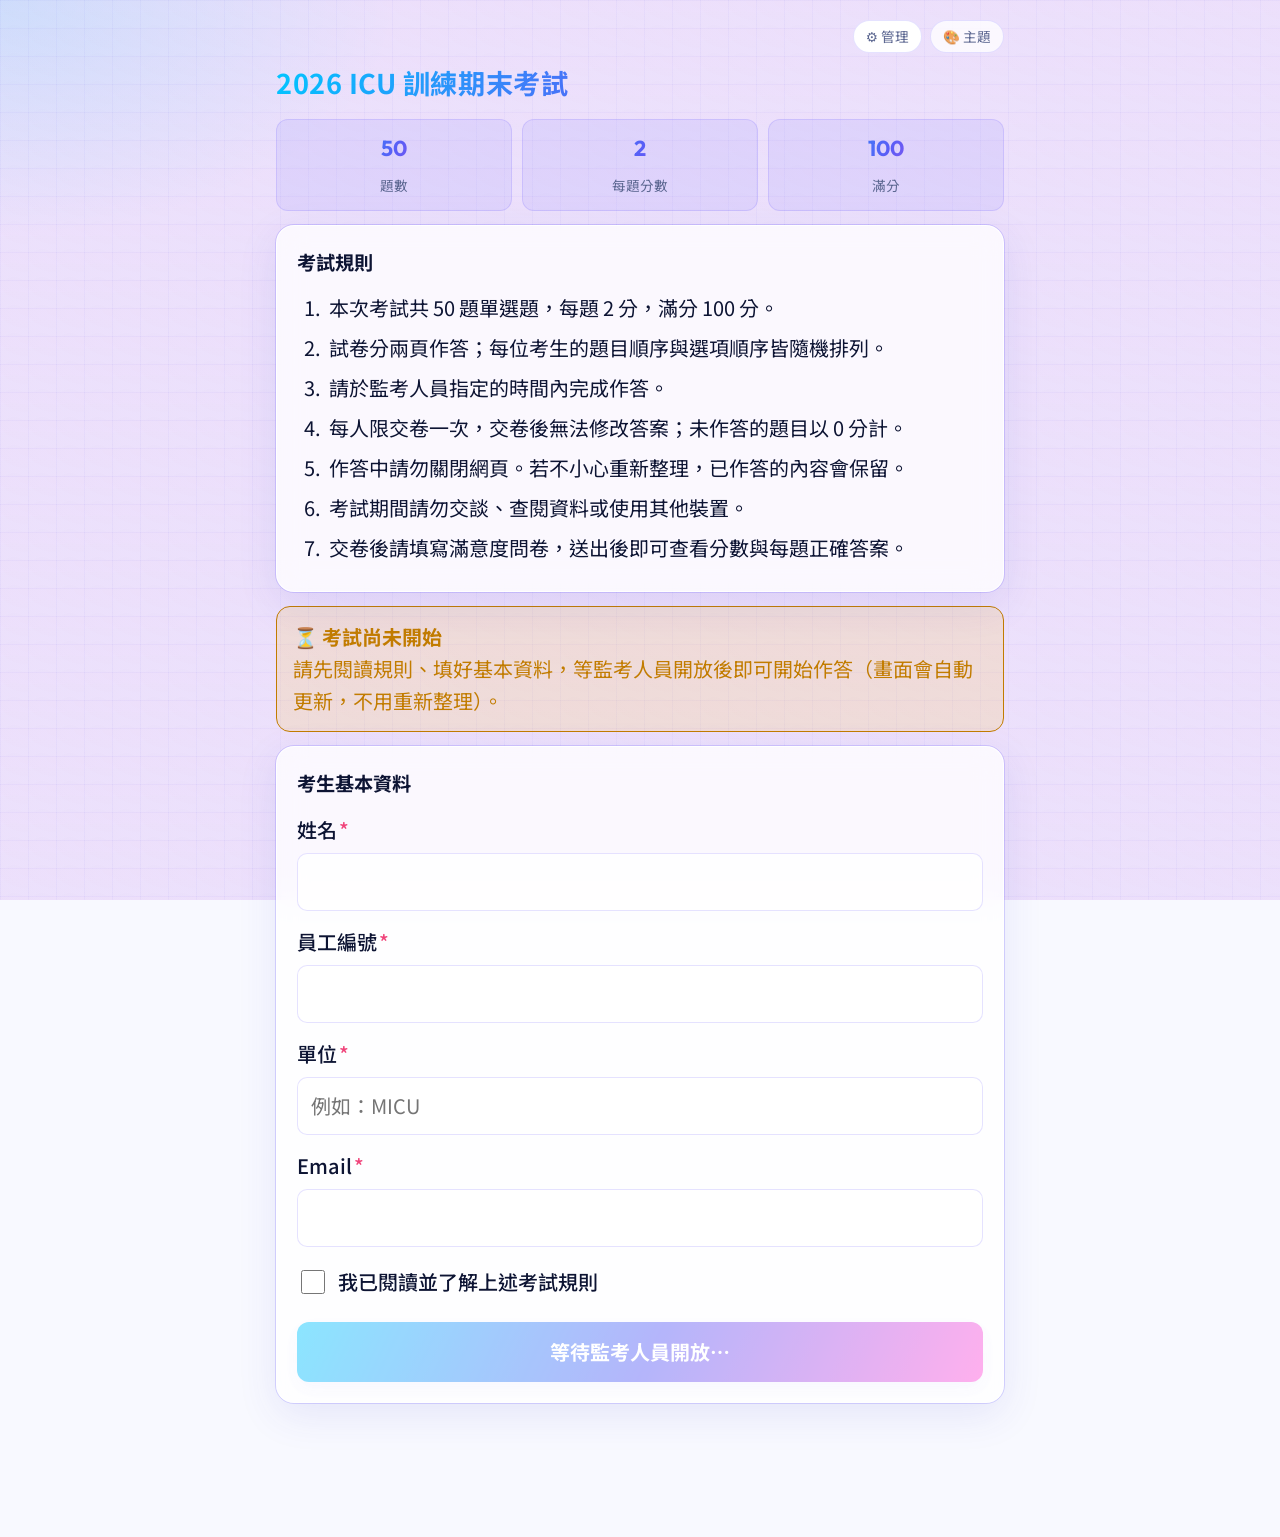
==== commit ac4542aa: "Add files via upload" ====
--- a/index.html
+++ b/index.html
@@ -11,6 +11,7 @@
   const API_URL = 'https://script.google.com/macros/s/AKfycby8JVngtfoxC9gadUH5B5y9JrhQfbJan6sezGDako32ZWIMNrY2orgleYOUsozx6IeObw/exec';
 </script>
 <script src="exams/list.js"></script>
+<script src="theme.js"></script>
 <style>
 :root{
   --bg:#f4f6f5; --card:#ffffff; --ink:#1c2422; --muted:#5f6b68; --line:#dfe5e3;
@@ -55,7 +56,7 @@
 .agree{display:flex;gap:10px;align-items:center;margin:18px 0 4px;font-weight:500;cursor:pointer}
 .agree input{width:24px;height:24px;accent-color:var(--accent)}
 .wait{background:var(--warn-soft);color:var(--warn);border:1.5px solid var(--warn);border-radius:14px;padding:14px 16px;margin:14px 0;line-height:1.6}
-.adminLink{flex:none;margin-top:10px;font-size:.85rem;color:var(--muted);text-decoration:none;border:1px solid var(--line);border-radius:999px;padding:4px 12px;background:var(--card)}
+.adminLink{flex:none;font-size:.85rem;color:var(--muted);text-decoration:none;border:1px solid var(--line);border-radius:999px;padding:4px 12px;background:var(--card)}
 .adminLink:hover{color:var(--accent);border-color:var(--accent)}
 .banner{background:var(--warn-soft);color:var(--warn);border-radius:12px;padding:10px 14px;font-size:.92rem;margin:10px 0}
 
@@ -111,13 +112,15 @@
 @media (max-width:440px){ body{font-size:19px} .likert button{font-size:.7rem;padding:8px 2px} .facts{gap:6px} }
 .btn.big{padding:16px 22px;font-size:1.05rem;margin:6px 0 10px}
 </style>
+<link rel="stylesheet" href="theme.css">
 </head>
 <body>
 <div class="wrap">
 
 <!-- 1. 基本資料 -->
 <section id="s-info" class="hide">
-  <div class="row" style="align-items:flex-start"><h1 id="examTitle" style="flex:1">期末考試</h1><a class="adminLink" href="admin.html" title="管理者：開始／結束作答、成績分析">⚙ 管理</a></div>
+  <div class="row" style="justify-content:flex-end;gap:0"><a class="adminLink" href="admin.html" title="管理者：開始／結束作答、成績分析">⚙ 管理</a></div>
+  <h1 id="examTitle">期末考試</h1>
   <div class="facts">
     <div class="fact"><b id="fTotal">–</b><span>題數</span></div>
     <div class="fact"><b id="fPer">–</b><span>每題分數</span></div>
@@ -233,6 +236,7 @@
 }
 
 function show(id){
+  if(window.closeThemePicker) closeThemePicker();
   ['s-info','s-exam','s-survey','s-result'].forEach(s => $(s).classList.toggle('hide', s!==id));
   $('nav').classList.toggle('hide', id!=='s-exam');
   window.scrollTo(0,0);
@@ -516,6 +520,8 @@
   document.head.appendChild(sc);
 }
 boot();
+
+mountThemePicker(document.querySelector('.adminLink'));
 </script>
 </body>
 </html>
--- a/theme.css
+++ b/theme.css
@@ -0,0 +1,102 @@
+/* ===== 主題（考生頁與管理頁共用）===== */
+@import url('https://fonts.googleapis.com/css2?family=Outfit:wght@400;600;700&display=swap');
+
+/* 全息：未來感（預設）— 淺色底＋科技網格＋全息漸層 */
+:root[data-theme="holo"]{
+  --bg:#f8f9ff; --card:#ffffff; --cardbg:rgba(255,255,255,.78); --ink:#0d1433; --muted:#5b6690; --line:rgba(109,93,252,.18);
+  --accent:#5b5cf6; --accent-ink:#ffffff; --accent-soft:rgba(91,92,246,.09);
+  --grad:linear-gradient(115deg,#00c6ff 0%,#5b5cf6 52%,#ff4fd8 100%);
+  --bgimg:radial-gradient(640px 380px at 0% 0%,rgba(0,198,255,.13),transparent 62%),radial-gradient(620px 400px at 100% 6%,rgba(255,79,216,.08),transparent 62%),radial-gradient(760px 520px at 50% 115%,rgba(91,92,246,.09),transparent 62%);
+  --shadow:0 0 0 1px rgba(91,92,246,.06),0 12px 40px rgba(60,60,200,.10); --glow:0 0 0 3px rgba(0,198,255,.22),0 0 22px rgba(91,92,246,.28);
+  --ok:#00a88a; --ok-soft:rgba(0,200,160,.12); --bad:#f0437a; --bad-soft:rgba(240,67,122,.10); --warn:#c27c00; --warn-soft:rgba(255,190,40,.16);
+  --l5:#5b5cf6; --l4:#00c6ff; --l3:#d8dcf0; --l2:#ff9ccf; --l1:#f0437a;
+}
+:root[data-theme="holo"] body{
+  background-image:linear-gradient(rgba(91,92,246,.045) 1px,transparent 1px),linear-gradient(90deg,rgba(91,92,246,.045) 1px,transparent 1px),var(--bgimg);
+  background-size:28px 28px,28px 28px,auto;
+}
+:root[data-theme="holo"] h1{background:var(--grad);-webkit-background-clip:text;background-clip:text;color:transparent}
+:root[data-theme="holo"] .card,:root[data-theme="holo"] .kpi{border:1px solid rgba(255,255,255,.9);outline:1px solid var(--line)}
+:root[data-theme="holo"] .fact b,:root[data-theme="holo"] .kpi b{background:var(--grad);-webkit-background-clip:text;background-clip:text;color:transparent}
+:root[data-theme="holo"] .prog{height:7px;box-shadow:inset 0 0 0 1px var(--line)}
+:root[data-theme="holo"] .prog i{box-shadow:0 0 12px rgba(0,198,255,.6)}
+
+/* 晨光：淺色、冷調、玻璃質感 */
+:root[data-theme="aurora"]{
+  --bg:#f4f7fc; --card:#ffffff; --cardbg:rgba(255,255,255,.72); --ink:#16203a; --muted:#61708f; --line:rgba(120,140,190,.22);
+  --accent:#3b6cf6; --accent-ink:#ffffff; --accent-soft:rgba(59,108,246,.10);
+  --grad:linear-gradient(120deg,#3b6cf6 0%,#22b8e6 100%);
+  --bgimg:radial-gradient(900px 500px at 8% -10%,rgba(96,165,250,.28),transparent 60%),radial-gradient(800px 500px at 100% 0%,rgba(45,212,191,.20),transparent 60%),radial-gradient(700px 600px at 50% 110%,rgba(167,139,250,.16),transparent 60%);
+  --shadow:0 8px 30px rgba(40,70,140,.08); --glow:0 0 0 4px rgba(59,108,246,.14);
+  --ok:#0f9f6e; --ok-soft:rgba(16,185,129,.12); --bad:#e0475b; --bad-soft:rgba(244,63,94,.10); --warn:#b7791f; --warn-soft:rgba(251,191,36,.16);
+  --l5:#3b6cf6; --l4:#7fa2fb; --l3:#d3dbea; --l2:#f4a3b0; --l1:#e0475b;
+}
+/* 薄荷：淺綠、清爽 */
+:root[data-theme="mint"]{
+  --bg:#f2faf8; --card:#ffffff; --cardbg:rgba(255,255,255,.75); --ink:#12302b; --muted:#5b7a74; --line:rgba(80,160,140,.22);
+  --accent:#0ea5a0; --accent-ink:#ffffff; --accent-soft:rgba(14,165,160,.10);
+  --grad:linear-gradient(120deg,#0ea5a0 0%,#34d399 100%);
+  --bgimg:radial-gradient(900px 500px at 0% 0%,rgba(52,211,153,.22),transparent 60%),radial-gradient(800px 500px at 100% 10%,rgba(56,189,248,.16),transparent 60%);
+  --shadow:0 8px 30px rgba(20,90,80,.08); --glow:0 0 0 4px rgba(14,165,160,.15);
+  --ok:#0f9f6e; --ok-soft:rgba(16,185,129,.12); --bad:#e0475b; --bad-soft:rgba(244,63,94,.10); --warn:#b7791f; --warn-soft:rgba(251,191,36,.16);
+  --l5:#0ea5a0; --l4:#7dd8cf; --l3:#d3e4e0; --l2:#f4a3b0; --l1:#e0475b;
+}
+/* 薰衣草：淺紫、柔和 */
+:root[data-theme="lavender"]{
+  --bg:#f8f6ff; --card:#ffffff; --cardbg:rgba(255,255,255,.74); --ink:#251c3d; --muted:#6f6690; --line:rgba(140,120,200,.22);
+  --accent:#7c5cf0; --accent-ink:#ffffff; --accent-soft:rgba(124,92,240,.10);
+  --grad:linear-gradient(120deg,#7c5cf0 0%,#e46fb5 100%);
+  --bgimg:radial-gradient(900px 500px at 0% 0%,rgba(167,139,250,.26),transparent 60%),radial-gradient(800px 500px at 100% 0%,rgba(244,114,182,.16),transparent 60%);
+  --shadow:0 8px 30px rgba(80,50,150,.08); --glow:0 0 0 4px rgba(124,92,240,.15);
+  --ok:#0f9f6e; --ok-soft:rgba(16,185,129,.12); --bad:#e0475b; --bad-soft:rgba(244,63,94,.10); --warn:#b7791f; --warn-soft:rgba(251,191,36,.16);
+  --l5:#7c5cf0; --l4:#b4a3f7; --l3:#dedaea; --l2:#f4a3b0; --l1:#e0475b;
+}
+/* 深空：深色、霓虹 */
+:root[data-theme="space"]{
+  --bg:#0a0f1f; --card:#121a30; --cardbg:rgba(20,30,56,.66); --ink:#e6ecff; --muted:#93a0c4; --line:rgba(120,150,255,.18);
+  --accent:#38d6f5; --accent-ink:#06121f; --accent-soft:rgba(56,214,245,.12);
+  --grad:linear-gradient(120deg,#38d6f5 0%,#8b7bff 100%);
+  --bgimg:radial-gradient(900px 600px at 10% -10%,rgba(56,214,245,.18),transparent 60%),radial-gradient(800px 600px at 100% 10%,rgba(139,123,255,.20),transparent 60%);
+  --shadow:0 10px 40px rgba(0,0,0,.35); --glow:0 0 0 4px rgba(56,214,245,.18),0 0 24px rgba(56,214,245,.25);
+  --ok:#4ade80; --ok-soft:rgba(74,222,128,.14); --bad:#fb7185; --bad-soft:rgba(251,113,133,.14); --warn:#facc15; --warn-soft:rgba(250,204,21,.12);
+  --l5:#38d6f5; --l4:#2b8ca3; --l3:#3a4566; --l2:#b5576a; --l1:#fb7185;
+}
+/* 經典綠：原本的配色 */
+:root[data-theme="classic"]{
+  --bg:#f4f6f5; --card:#ffffff; --cardbg:#ffffff; --ink:#1c2422; --muted:#5f6b68; --line:#dfe5e3;
+  --accent:#0f6b5c; --accent-ink:#ffffff; --accent-soft:#e3f1ee; --grad:#0f6b5c; --bgimg:none;
+  --shadow:none; --glow:0 0 0 3px #e3f1ee;
+  --ok:#1f7a3f; --ok-soft:#e5f4ea; --bad:#b3261e; --bad-soft:#fbe9e7; --warn:#8a5a00; --warn-soft:#fff4dc;
+  --l5:#0f6b5c; --l4:#5fa596; --l3:#c9d3d0; --l2:#e8a27c; --l1:#c4502f;
+}
+
+/* ===== 共用質感 ===== */
+body{background-color:var(--bg);background-image:var(--bgimg);background-attachment:fixed;transition:background-color .3s}
+.card,.kpi{background:var(--cardbg);border-color:var(--line);box-shadow:var(--shadow);-webkit-backdrop-filter:blur(14px);backdrop-filter:blur(14px);border-radius:18px}
+.btn:not(.ghost){background:var(--grad);color:var(--accent-ink);box-shadow:0 6px 18px var(--accent-soft)}
+.btn:not(.ghost):hover{filter:brightness(1.05)}
+.btn.ghost{background:var(--cardbg)}
+#btnToggle.stop{background:var(--bad)!important}
+.prog i,.bar i,.hist .b i{background:var(--grad)}
+.opt{background:var(--cardbg);transition:border-color .15s,box-shadow .15s,transform .1s}
+.opt:active{transform:scale(.99)}
+.opt.sel{box-shadow:var(--glow)}
+.opt.sel .lt,.likert button.sel{background:var(--grad);border-color:transparent}
+.score b,.fact b,.kpi b{font-family:"Outfit","Noto Sans TC",sans-serif;letter-spacing:.01em}
+.score b{background:var(--grad);-webkit-background-clip:text;background-clip:text;color:transparent}
+.fact{background:var(--accent-soft);border:1px solid var(--line)}
+.topbar{background:color-mix(in srgb,var(--bg) 95%,transparent);margin:0 -16px;padding-left:16px;padding-right:16px;-webkit-backdrop-filter:blur(14px);backdrop-filter:blur(14px)}
+.nav{background:var(--cardbg);-webkit-backdrop-filter:blur(14px);backdrop-filter:blur(14px)}
+input[type=text],input[type=email],textarea,input,select{background:var(--cardbg)}
+h1{letter-spacing:.02em}
+.qnum{color:var(--accent)}
+
+/* ===== 主題選擇器 ===== */
+.theme-btn{flex:none;font:inherit;font-size:.85rem;color:var(--muted);border:1px solid var(--line);border-radius:999px;padding:4px 12px;background:var(--cardbg);cursor:pointer;margin-left:8px}
+.theme-btn:hover{color:var(--accent);border-color:var(--accent)}
+.theme-pop{position:absolute;z-index:40;right:16px;margin-top:8px;background:var(--cardbg);-webkit-backdrop-filter:blur(18px);backdrop-filter:blur(18px);border:1px solid var(--line);border-radius:16px;box-shadow:var(--shadow);padding:14px;display:grid;grid-template-columns:repeat(3,64px);gap:10px}
+.theme-pop[hidden]{display:none}
+.theme-sw{font:inherit;font-size:.78rem;color:var(--ink);background:transparent;border:0;cursor:pointer;display:flex;flex-direction:column;align-items:center;gap:6px;padding:4px;border-radius:12px}
+.theme-sw i{display:block;width:40px;height:40px;border-radius:50%;border:2px solid var(--line)}
+.theme-sw.on i{outline:3px solid var(--accent);outline-offset:2px}
+@media (max-width:440px){ .theme-pop{grid-template-columns:repeat(3,56px);gap:6px;right:8px} .theme-sw i{width:34px;height:34px} }
